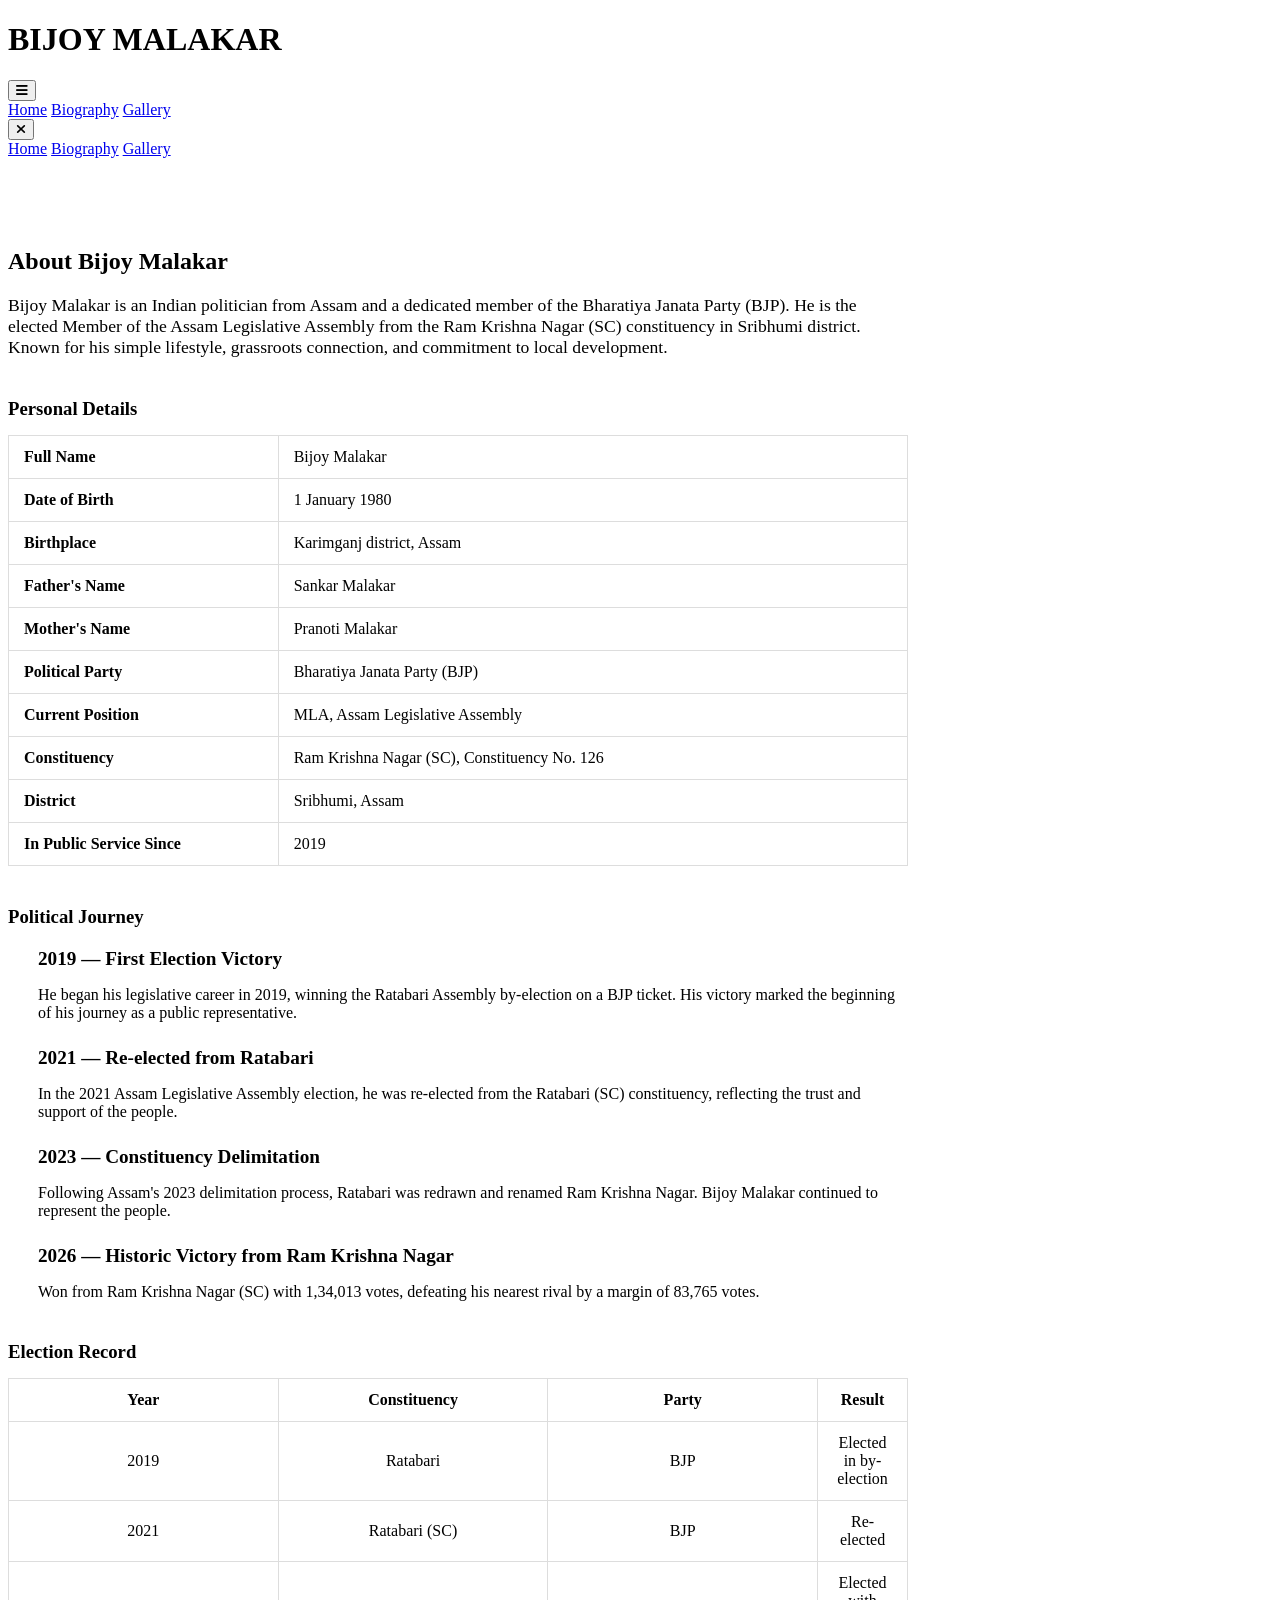
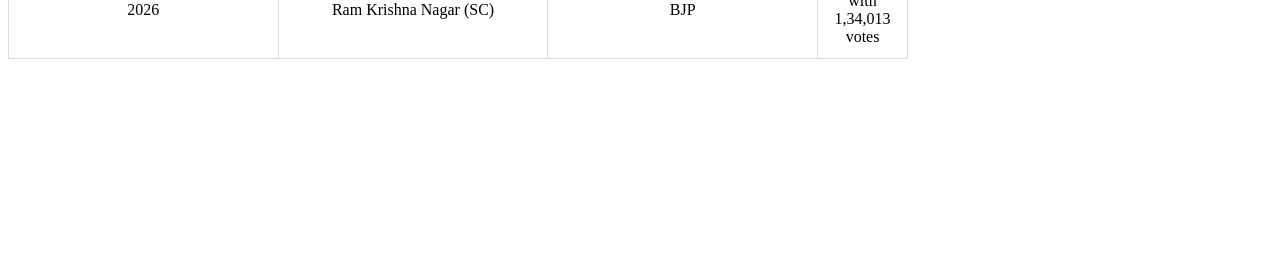
==== about.html @ d5322793 "Add About page for Bijoy Malakar's website This file contains the complete HTML structure for the Ab" ====
<!DOCTYPE html>
<html lang="en">
<head>
    <meta charset="UTF-8">
    <meta name="viewport" content="width=device-width, initial-scale=1.0">
    <title>About Bijoy Malakar | Official Website</title>
    <link rel="stylesheet" href="https://cdnjs.cloudflare.com/ajax/libs/font-awesome/6.4.0/css/all.min.css">
    <link rel="stylesheet" href="css/style.css">
    <style>
        .custom-table { width: 100%; border-collapse: collapse; margin-bottom: 30px; text-align: left; }
        .custom-table th, .custom-table td { padding: 12px 15px; border: 1px solid #ddd; }
        .custom-table th { background-color: var(--light-bg); color: var(--green); font-weight: 700; width: 30%; }
        .timeline { border-left: 3px solid var(--saffron); padding-left: 20px; margin-left: 10px; }
        .timeline-item { margin-bottom: 25px; position: relative; }
        .timeline-item::before { content: ''; position: absolute; left: -28px; top: 5px; width: 12px; height: 12px; background: var(--green); border-radius: 50%; }
        .timeline-year { font-weight: bold; color: var(--saffron); font-size: 1.2rem; margin-bottom: 5px; }
    </style>
</head>
<body>

    <!-- Header (Same as index) -->
    <header class="site-header">
        <div class="container header-container">
            <div class="logo-area"><h1>BIJOY MALAKAR</h1></div>
            <button class="hamburger-btn" id="hamburgerBtn"><i class="fa-solid fa-bars"></i></button>
            <nav class="desktop-nav">
                <a href="index.html" data-i18n="nav_home">Home</a>
                <a href="about.html" class="active" data-i18n="nav_about">Biography</a>
                <a href="gallery.html" data-i18n="nav_gallery">Gallery</a>
            </nav>
        </div>
    </header>

    <!-- Mobile Sidebar (Same as index) -->
    <div class="overlay" id="overlay"></div>
    <div class="mobile-sidebar" id="mobileSidebar">
        <button class="close-btn" id="closeBtn"><i class="fa-solid fa-xmark"></i></button>
        <div class="sidebar-links">
            <a href="index.html" data-i18n="nav_home">Home</a>
            <a href="about.html" class="active" data-i18n="nav_about">Biography</a>
            <a href="gallery.html" data-i18n="nav_gallery">Gallery</a>
        </div>
    </div>

    <!-- MAIN CONTENT -->
    <main style="margin-top: 90px;">
        <div class="container" style="max-width: 900px; padding-bottom: 60px;">
            
            <h2 class="section-title text-center">About Bijoy Malakar</h2>
            <div class="section-line"></div>
            
            <p style="margin-bottom: 20px; font-size: 1.1rem; color: var(--gray-text);">
                Bijoy Malakar is an Indian politician from Assam and a dedicated member of the Bharatiya Janata Party (BJP). He is the elected Member of the Assam Legislative Assembly from the Ram Krishna Nagar (SC) constituency in Sribhumi district. Known for his simple lifestyle, grassroots connection, and commitment to local development.
            </p>

            <!-- Personal Details Table -->
            <h3 style="color: var(--green); margin: 40px 0 15px;">Personal Details</h3>
            <table class="custom-table">
                <tr><th>Full Name</th><td>Bijoy Malakar</td></tr>
                <tr><th>Date of Birth</th><td>1 January 1980</td></tr>
                <tr><th>Birthplace</th><td>Karimganj district, Assam</td></tr>
                <tr><th>Father's Name</th><td>Sankar Malakar</td></tr>
                <tr><th>Mother's Name</th><td>Pranoti Malakar</td></tr>
                <tr><th>Political Party</th><td>Bharatiya Janata Party (BJP)</td></tr>
                <tr><th>Current Position</th><td>MLA, Assam Legislative Assembly</td></tr>
                <tr><th>Constituency</th><td>Ram Krishna Nagar (SC), Constituency No. 126</td></tr>
                <tr><th>District</th><td>Sribhumi, Assam</td></tr>
                <tr><th>In Public Service Since</th><td>2019</td></tr>
            </table>

            <!-- Political Journey -->
            <h3 style="color: var(--green); margin: 40px 0 20px;">Political Journey</h3>
            <div class="timeline">
                <div class="timeline-item">
                    <div class="timeline-year">2019 — First Election Victory</div>
                    <p>He began his legislative career in 2019, winning the Ratabari Assembly by-election on a BJP ticket. His victory marked the beginning of his journey as a public representative.</p>
                </div>
                <div class="timeline-item">
                    <div class="timeline-year">2021 — Re-elected from Ratabari</div>
                    <p>In the 2021 Assam Legislative Assembly election, he was re-elected from the Ratabari (SC) constituency, reflecting the trust and support of the people.</p>
                </div>
                <div class="timeline-item">
                    <div class="timeline-year">2023 — Constituency Delimitation</div>
                    <p>Following Assam's 2023 delimitation process, Ratabari was redrawn and renamed Ram Krishna Nagar. Bijoy Malakar continued to represent the people.</p>
                </div>
                <div class="timeline-item">
                    <div class="timeline-year">2026 — Historic Victory from Ram Krishna Nagar</div>
                    <p>Won from Ram Krishna Nagar (SC) with 1,34,013 votes, defeating his nearest rival by a margin of 83,765 votes.</p>
                </div>
            </div>

            <!-- Election Record -->
            <h3 style="color: var(--green); margin: 40px 0 15px;">Election Record</h3>
            <table class="custom-table" style="text-align: center;">
                <tr>
                    <th style="text-align: center;">Year</th>
                    <th style="text-align: center;">Constituency</th>
                    <th style="text-align: center;">Party</th>
                    <th style="text-align: center;">Result</th>
                </tr>
                <tr><td>2019</td><td>Ratabari</td><td>BJP</td><td>Elected in by-election</td></tr>
                <tr><td>2021</td><td>Ratabari (SC)</td><td>BJP</td><td>Re-elected</td></tr>
                <tr><td>2026</td><td>Ram Krishna Nagar (SC)</td><td>BJP</td><td>Elected with 1,34,013 votes</td></tr>
            </table>

        </div>
    </main>

    <!-- Footer -->
    <footer style="background: var(--dark-text); color: white; padding: 30px 0; text-align: center;">
        <p data-i18n="footer_text">&copy; 2026 Bijoy Malakar. All Rights Reserved.</p>
    </footer>

    <script src="js/language.js"></script>
    <script src="js/main.js"></script>
</body>
</html>
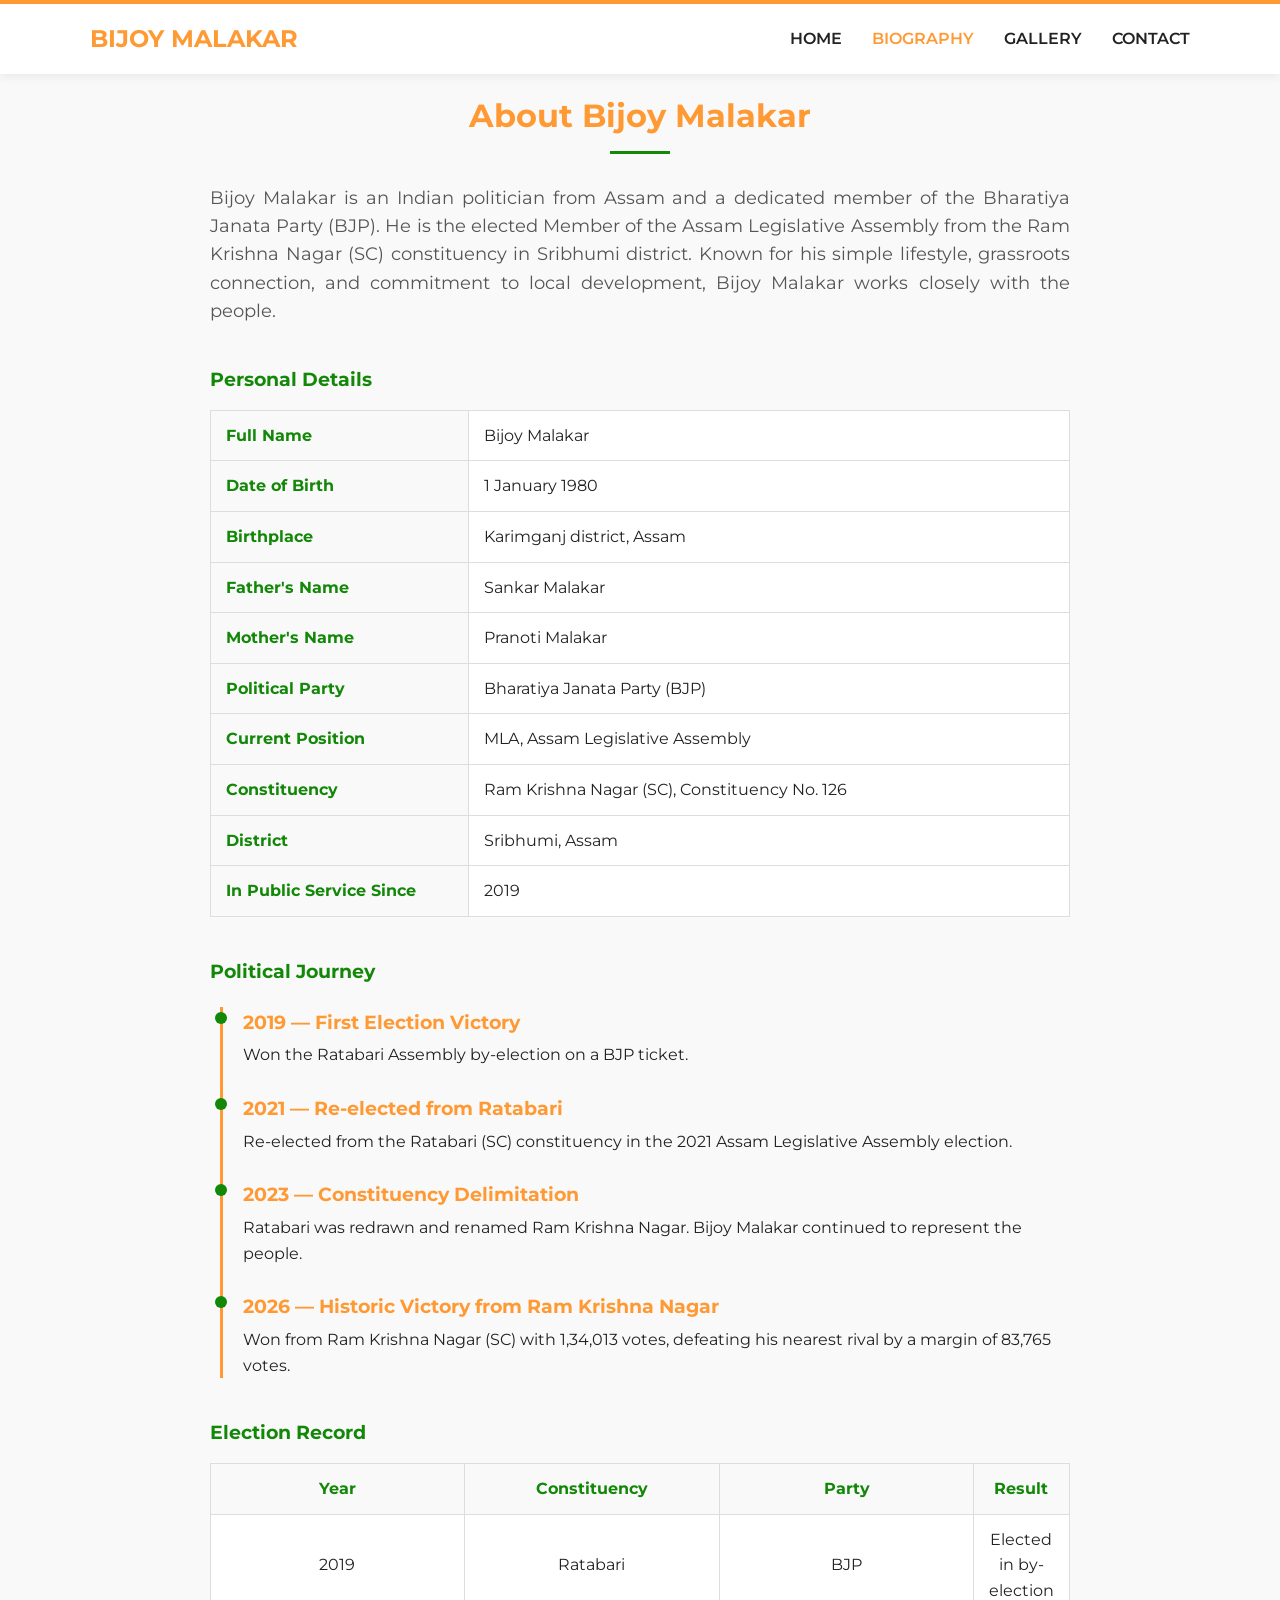
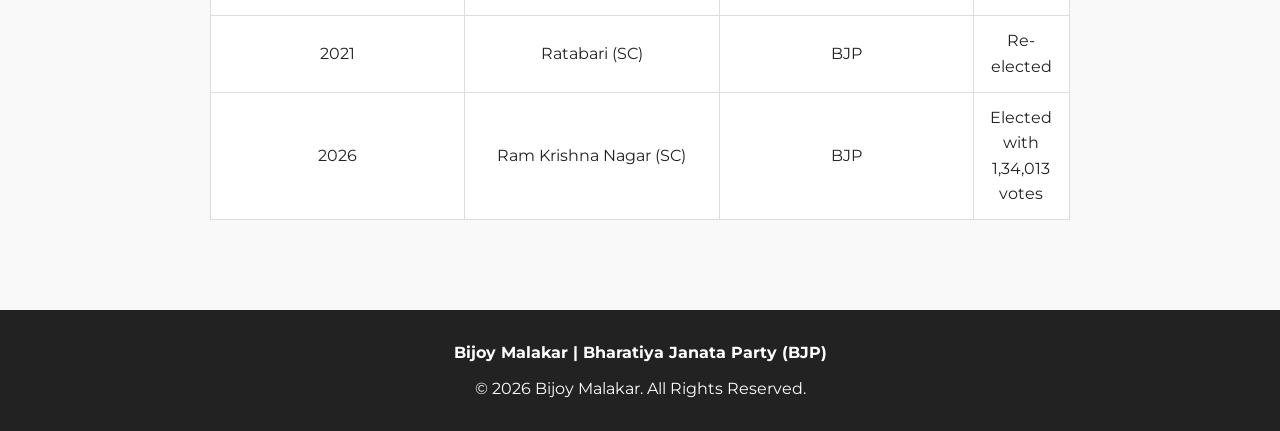
==== commit 151fcae0: "Refine About page title and content Updated the title and improved text alignment and clarity in the" ====
--- a/about.html
+++ b/about.html
@@ -3,22 +3,17 @@
 <head>
     <meta charset="UTF-8">
     <meta name="viewport" content="width=device-width, initial-scale=1.0">
-    <title>About Bijoy Malakar | Official Website</title>
+    <title>About Bijoy Malakar</title>
     <link rel="stylesheet" href="https://cdnjs.cloudflare.com/ajax/libs/font-awesome/6.4.0/css/all.min.css">
     <link rel="stylesheet" href="css/style.css">
     <style>
-        .custom-table { width: 100%; border-collapse: collapse; margin-bottom: 30px; text-align: left; }
-        .custom-table th, .custom-table td { padding: 12px 15px; border: 1px solid #ddd; }
-        .custom-table th { background-color: var(--light-bg); color: var(--green); font-weight: 700; width: 30%; }
-        .timeline { border-left: 3px solid var(--saffron); padding-left: 20px; margin-left: 10px; }
+        .timeline { border-left: 3px solid var(--saffron); padding-left: 20px; margin-left: 10px; text-align: left; }
         .timeline-item { margin-bottom: 25px; position: relative; }
         .timeline-item::before { content: ''; position: absolute; left: -28px; top: 5px; width: 12px; height: 12px; background: var(--green); border-radius: 50%; }
         .timeline-year { font-weight: bold; color: var(--saffron); font-size: 1.2rem; margin-bottom: 5px; }
     </style>
 </head>
 <body>
-
-    <!-- Header (Same as index) -->
     <header class="site-header">
         <div class="container header-container">
             <div class="logo-area"><h1>BIJOY MALAKAR</h1></div>
@@ -27,11 +22,11 @@
                 <a href="index.html" data-i18n="nav_home">Home</a>
                 <a href="about.html" class="active" data-i18n="nav_about">Biography</a>
                 <a href="gallery.html" data-i18n="nav_gallery">Gallery</a>
+                <a href="contact.html" data-i18n="nav_contact">Contact</a>
             </nav>
         </div>
     </header>
 
-    <!-- Mobile Sidebar (Same as index) -->
     <div class="overlay" id="overlay"></div>
     <div class="mobile-sidebar" id="mobileSidebar">
         <button class="close-btn" id="closeBtn"><i class="fa-solid fa-xmark"></i></button>
@@ -39,21 +34,19 @@
             <a href="index.html" data-i18n="nav_home">Home</a>
             <a href="about.html" class="active" data-i18n="nav_about">Biography</a>
             <a href="gallery.html" data-i18n="nav_gallery">Gallery</a>
+            <a href="contact.html" data-i18n="nav_contact">Contact</a>
         </div>
     </div>
 
-    <!-- MAIN CONTENT -->
-    <main style="margin-top: 90px;">
-        <div class="container" style="max-width: 900px; padding-bottom: 60px;">
-            
+    <main style="margin-top: 90px; padding-bottom: 60px;">
+        <div class="container" style="max-width: 900px;">
             <h2 class="section-title text-center">About Bijoy Malakar</h2>
             <div class="section-line"></div>
             
-            <p style="margin-bottom: 20px; font-size: 1.1rem; color: var(--gray-text);">
-                Bijoy Malakar is an Indian politician from Assam and a dedicated member of the Bharatiya Janata Party (BJP). He is the elected Member of the Assam Legislative Assembly from the Ram Krishna Nagar (SC) constituency in Sribhumi district. Known for his simple lifestyle, grassroots connection, and commitment to local development.
+            <p style="margin-bottom: 20px; font-size: 1.1rem; color: var(--gray-text); text-align: justify;">
+                Bijoy Malakar is an Indian politician from Assam and a dedicated member of the Bharatiya Janata Party (BJP). He is the elected Member of the Assam Legislative Assembly from the Ram Krishna Nagar (SC) constituency in Sribhumi district. Known for his simple lifestyle, grassroots connection, and commitment to local development, Bijoy Malakar works closely with the people.
             </p>
 
-            <!-- Personal Details Table -->
             <h3 style="color: var(--green); margin: 40px 0 15px;">Personal Details</h3>
             <table class="custom-table">
                 <tr><th>Full Name</th><td>Bijoy Malakar</td></tr>
@@ -68,20 +61,19 @@
                 <tr><th>In Public Service Since</th><td>2019</td></tr>
             </table>
 
-            <!-- Political Journey -->
             <h3 style="color: var(--green); margin: 40px 0 20px;">Political Journey</h3>
             <div class="timeline">
                 <div class="timeline-item">
                     <div class="timeline-year">2019 — First Election Victory</div>
-                    <p>He began his legislative career in 2019, winning the Ratabari Assembly by-election on a BJP ticket. His victory marked the beginning of his journey as a public representative.</p>
+                    <p>Won the Ratabari Assembly by-election on a BJP ticket.</p>
                 </div>
                 <div class="timeline-item">
                     <div class="timeline-year">2021 — Re-elected from Ratabari</div>
-                    <p>In the 2021 Assam Legislative Assembly election, he was re-elected from the Ratabari (SC) constituency, reflecting the trust and support of the people.</p>
+                    <p>Re-elected from the Ratabari (SC) constituency in the 2021 Assam Legislative Assembly election.</p>
                 </div>
                 <div class="timeline-item">
                     <div class="timeline-year">2023 — Constituency Delimitation</div>
-                    <p>Following Assam's 2023 delimitation process, Ratabari was redrawn and renamed Ram Krishna Nagar. Bijoy Malakar continued to represent the people.</p>
+                    <p>Ratabari was redrawn and renamed Ram Krishna Nagar. Bijoy Malakar continued to represent the people.</p>
                 </div>
                 <div class="timeline-item">
                     <div class="timeline-year">2026 — Historic Victory from Ram Krishna Nagar</div>
@@ -89,25 +81,18 @@
                 </div>
             </div>
 
-            <!-- Election Record -->
             <h3 style="color: var(--green); margin: 40px 0 15px;">Election Record</h3>
             <table class="custom-table" style="text-align: center;">
-                <tr>
-                    <th style="text-align: center;">Year</th>
-                    <th style="text-align: center;">Constituency</th>
-                    <th style="text-align: center;">Party</th>
-                    <th style="text-align: center;">Result</th>
-                </tr>
+                <tr><th style="text-align: center;">Year</th><th style="text-align: center;">Constituency</th><th style="text-align: center;">Party</th><th style="text-align: center;">Result</th></tr>
                 <tr><td>2019</td><td>Ratabari</td><td>BJP</td><td>Elected in by-election</td></tr>
                 <tr><td>2021</td><td>Ratabari (SC)</td><td>BJP</td><td>Re-elected</td></tr>
                 <tr><td>2026</td><td>Ram Krishna Nagar (SC)</td><td>BJP</td><td>Elected with 1,34,013 votes</td></tr>
             </table>
-
         </div>
     </main>
 
-    <!-- Footer -->
     <footer style="background: var(--dark-text); color: white; padding: 30px 0; text-align: center;">
+        <p style="font-weight: bold; margin-bottom: 10px;">Bijoy Malakar | Bharatiya Janata Party (BJP)</p>
         <p data-i18n="footer_text">&copy; 2026 Bijoy Malakar. All Rights Reserved.</p>
     </footer>
 
--- a/css/style.css
+++ b/css/style.css
@@ -0,0 +1,83 @@
+@import url('https://fonts.googleapis.com/css2?family=Montserrat:wght@400;600;700&family=Noto+Sans+Devanagari:wght@400;600;700&family=Noto+Sans+Bengali:wght@400;600;700&display=swap');
+
+:root {
+    --saffron: #FF9933;
+    --saffron-dark: #e68a2e;
+    --green: #138808;
+    --white: #FFFFFF;
+    --light-bg: #F9F9F9;
+    --dark-text: #222222;
+    --gray-text: #555555;
+    --font-main: 'Montserrat', sans-serif;
+    --transition: all 0.3s ease;
+}
+
+* { margin: 0; padding: 0; box-sizing: border-box; }
+body { font-family: var(--font-main); color: var(--dark-text); background: var(--light-bg); line-height: 1.6; overflow-x: hidden; }
+body.lang-hi { font-family: 'Noto Sans Devanagari', sans-serif; }
+body.lang-bn { font-family: 'Noto Sans Bengali', sans-serif; }
+a { text-decoration: none; color: inherit; transition: var(--transition); }
+ul { list-style: none; }
+.container { max-width: 1140px; margin: 0 auto; padding: 0 20px; }
+.text-center { text-align: center; }
+
+/* Buttons */
+.btn { display: inline-block; padding: 12px 30px; font-weight: 600; border-radius: 5px; cursor: pointer; text-transform: uppercase; font-size: 0.9rem; border: none; transition: var(--transition); }
+.btn-primary { background: var(--saffron); color: var(--white); box-shadow: 0 4px 10px rgba(255, 153, 51, 0.3); }
+.btn-primary:hover { background: var(--saffron-dark); transform: translateY(-2px); }
+.btn-outline { background: transparent; border: 2px solid var(--green); color: var(--green); }
+.btn-outline:hover { background: var(--green); color: var(--white); }
+
+/* Header */
+.site-header { position: fixed; top: 0; width: 100%; background: var(--white); z-index: 1000; box-shadow: 0 2px 10px rgba(0,0,0,0.08); border-top: 4px solid var(--saffron); }
+.header-container { display: flex; justify-content: space-between; align-items: center; height: 70px; }
+.logo-area h1 { font-size: 1.5rem; color: var(--saffron); font-weight: 700; margin: 0; }
+.hamburger-btn { background: none; border: none; font-size: 1.8rem; color: var(--saffron); cursor: pointer; display: block; }
+.desktop-nav { display: none; }
+
+/* Sidebar */
+.mobile-sidebar { position: fixed; top: 0; right: -100%; width: 300px; height: 100vh; background: var(--white); z-index: 2000; padding: 30px 20px; box-shadow: -5px 0 15px rgba(0,0,0,0.1); transition: right 0.4s ease; overflow-y: auto; }
+.mobile-sidebar.open { right: 0; }
+.close-btn { position: absolute; top: 20px; right: 20px; font-size: 2rem; color: var(--dark-text); background: none; border: none; cursor: pointer; }
+.sidebar-links { margin-top: 50px; display: flex; flex-direction: column; gap: 15px; }
+.sidebar-links a { font-size: 1.2rem; font-weight: 600; padding-bottom: 10px; border-bottom: 1px solid #eee; display: block; color: var(--dark-text); }
+.sidebar-links a.active, .sidebar-links a:hover { color: var(--saffron); }
+
+/* Language */
+.lang-box { margin-top: 30px; background: var(--light-bg); padding: 15px; border-radius: 8px; border: 1px solid #ddd; }
+.lang-box p { font-weight: 600; margin-bottom: 10px; color: var(--green); }
+.lang-btns { display: flex; gap: 10px; }
+.lang-btns button { flex: 1; padding: 8px; border: 1px solid var(--saffron); background: white; color: var(--saffron); font-weight: 600; border-radius: 4px; cursor: pointer; }
+.lang-btns button.active { background: var(--saffron); color: white; }
+.overlay { position: fixed; inset: 0; background: rgba(0,0,0,0.6); z-index: 1500; display: none; }
+.overlay.active { display: block; }
+
+/* General Layout */
+.section-padding { padding: 60px 0; }
+.section-title { font-size: 2rem; color: var(--saffron); margin-bottom: 10px; }
+.section-line { width: 60px; height: 3px; background: var(--green); margin: 0 auto 30px; }
+.bg-white { background: var(--white); }
+.card { background: var(--white); border-radius: 10px; overflow: hidden; box-shadow: 0 4px 15px rgba(0,0,0,0.05); border: 1px solid #eee; }
+.hero-img { width: 100%; height: 400px; object-fit: cover; object-position: top; }
+
+/* Social Icons */
+.social-grid { display: flex; justify-content: center; gap: 20px; flex-wrap: wrap; }
+.social-icon { width: 60px; height: 60px; display: flex; align-items: center; justify-content: center; border-radius: 50%; color: var(--white); font-size: 2rem; transition: transform 0.3s; }
+.social-icon:hover { transform: scale(1.1); }
+.fb { background: #1877F2; } .ig { background: #E4405F; } .yt { background: #FF0000; } .tw { background: #000000; }
+
+/* Forms & Tables */
+.custom-table { width: 100%; border-collapse: collapse; margin-bottom: 30px; text-align: left; background: var(--white); }
+.custom-table th, .custom-table td { padding: 12px 15px; border: 1px solid #ddd; }
+.custom-table th { background-color: var(--light-bg); color: var(--green); font-weight: 700; width: 30%; }
+.form-group { margin-bottom: 20px; text-align: left; }
+.form-group label { display: block; font-weight: 600; margin-bottom: 8px; color: var(--green); }
+.form-control { width: 100%; padding: 12px; border: 1px solid #ccc; border-radius: 4px; font-family: inherit; }
+
+@media (min-width: 992px) {
+    .hamburger-btn { display: none; }
+    .desktop-nav { display: flex; align-items: center; gap: 30px; }
+    .desktop-nav a { font-weight: 600; color: var(--dark-text); text-transform: uppercase; }
+    .desktop-nav a.active, .desktop-nav a:hover { color: var(--saffron); }
+    .grid-3 { display: grid; grid-template-columns: repeat(3, 1fr); gap: 20px; }
+                    }
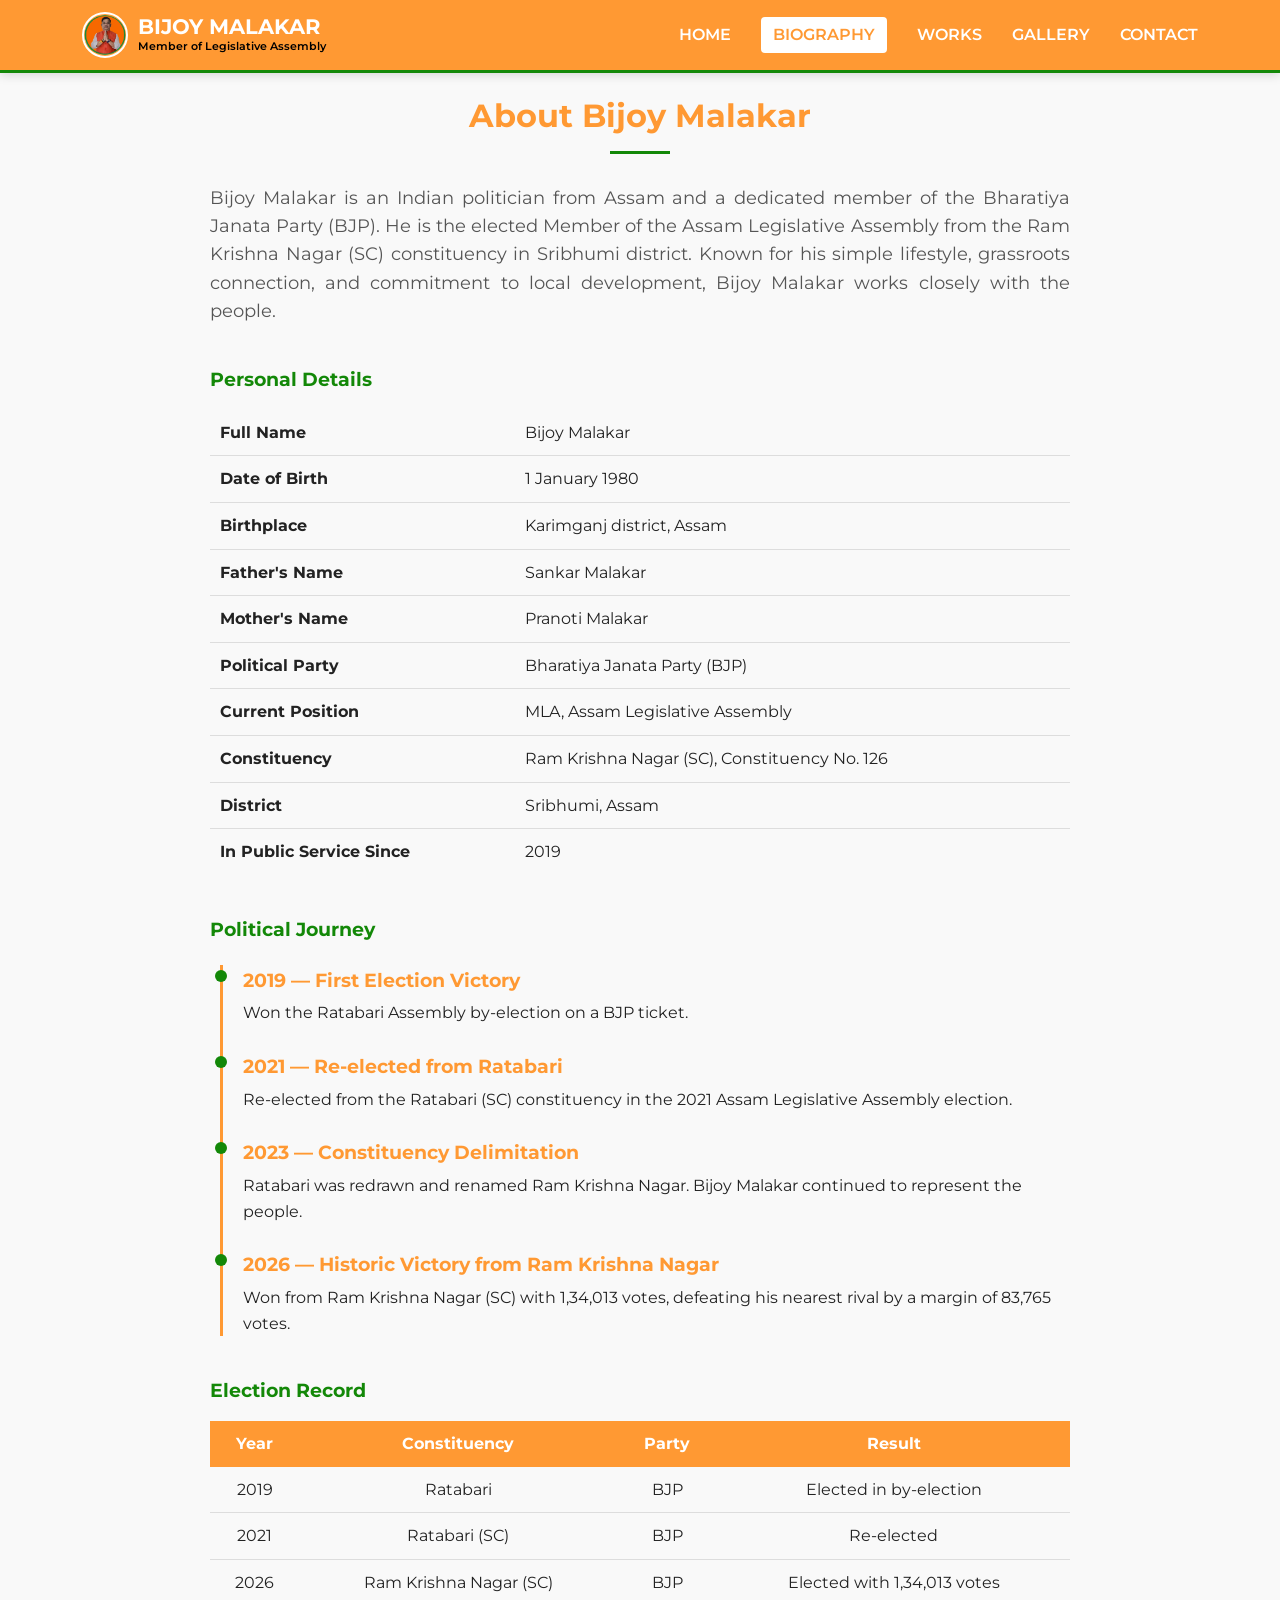
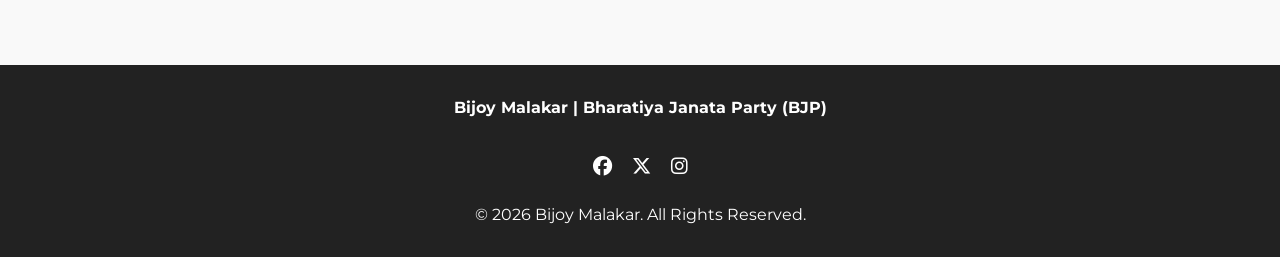
==== commit 528bf315: "Refactor about.html layout and styling Updated the structure and styling of the about page, includin" ====
--- a/about.html
+++ b/about.html
@@ -14,27 +14,58 @@
     </style>
 </head>
 <body>
+    
+    <!-- HEADER (VIP Saffron Theme) -->
     <header class="site-header">
         <div class="container header-container">
-            <div class="logo-area"><h1>BIJOY MALAKAR</h1></div>
+            <a href="index.html" class="logo-area" style="text-decoration: none;">
+                <img src="assets/images/logo.png" alt="Bijoy Malakar Logo" class="header-logo-img">
+                <div class="header-title-box">
+                    <h1 class="header-main-title">BIJOY MALAKAR</h1>
+                    <span class="header-subtitle-line">Member of Legislative Assembly</span>
+                </div>
+            </a>
+            
             <button class="hamburger-btn" id="hamburgerBtn"><i class="fa-solid fa-bars"></i></button>
             <nav class="desktop-nav">
                 <a href="index.html" data-i18n="nav_home">Home</a>
                 <a href="about.html" class="active" data-i18n="nav_about">Biography</a>
+                <a href="works.html">Works</a>
                 <a href="gallery.html" data-i18n="nav_gallery">Gallery</a>
                 <a href="contact.html" data-i18n="nav_contact">Contact</a>
             </nav>
         </div>
     </header>
 
+    <!-- MOBILE SIDEBAR -->
     <div class="overlay" id="overlay"></div>
     <div class="mobile-sidebar" id="mobileSidebar">
         <button class="close-btn" id="closeBtn"><i class="fa-solid fa-xmark"></i></button>
         <div class="sidebar-links">
             <a href="index.html" data-i18n="nav_home">Home</a>
             <a href="about.html" class="active" data-i18n="nav_about">Biography</a>
+            <a href="works.html">Works</a>
             <a href="gallery.html" data-i18n="nav_gallery">Gallery</a>
             <a href="contact.html" data-i18n="nav_contact">Contact</a>
+        </div>
+        
+        <!-- SOCIAL MEDIA LINKS IN SIDEBAR -->
+        <div class="sidebar-social" style="margin: 20px 0; text-align: center;">
+            <p style="font-weight: 600; margin-bottom: 10px; color: var(--green); font-size: 0.9rem;">Connect With Us</p>
+            <div style="display: flex; justify-content: center; gap: 15px;">
+                <a href="https://www.facebook.com/BijoymalakarRatabari" target="_blank" style="font-size: 1.5rem; color: #1877F2;"><i class="fa-brands fa-facebook"></i></a>
+                <a href="https://x.com/BijoyMalakarMLA" target="_blank" style="font-size: 1.5rem; color: #000000;"><i class="fa-brands fa-x-twitter"></i></a>
+                <a href="https://www.instagram.com/bijoymalakarmla?cplk=NGNtMDRvZXYwN3h5" target="_blank" style="font-size: 1.5rem; color: #E4405F;"><i class="fa-brands fa-instagram"></i></a>
+            </div>
+        </div>
+
+        <div class="lang-box">
+            <p data-i18n="select_lang">Choose Language</p>
+            <div class="lang-btns">
+                <button data-lang="en">EN</button>
+                <button data-lang="hi">हिंदी</button>
+                <button data-lang="bn">বাংলা</button>
+            </div>
         </div>
     </div>
 
@@ -48,17 +79,17 @@
             </p>
 
             <h3 style="color: var(--green); margin: 40px 0 15px;">Personal Details</h3>
-            <table class="custom-table">
-                <tr><th>Full Name</th><td>Bijoy Malakar</td></tr>
-                <tr><th>Date of Birth</th><td>1 January 1980</td></tr>
-                <tr><th>Birthplace</th><td>Karimganj district, Assam</td></tr>
-                <tr><th>Father's Name</th><td>Sankar Malakar</td></tr>
-                <tr><th>Mother's Name</th><td>Pranoti Malakar</td></tr>
-                <tr><th>Political Party</th><td>Bharatiya Janata Party (BJP)</td></tr>
-                <tr><th>Current Position</th><td>MLA, Assam Legislative Assembly</td></tr>
-                <tr><th>Constituency</th><td>Ram Krishna Nagar (SC), Constituency No. 126</td></tr>
-                <tr><th>District</th><td>Sribhumi, Assam</td></tr>
-                <tr><th>In Public Service Since</th><td>2019</td></tr>
+            <table class="custom-table" style="width: 100%; border-collapse: collapse; text-align: left;">
+                <tr style="border-bottom: 1px solid #ddd;"><th style="padding: 10px;">Full Name</th><td style="padding: 10px;">Bijoy Malakar</td></tr>
+                <tr style="border-bottom: 1px solid #ddd;"><th style="padding: 10px;">Date of Birth</th><td style="padding: 10px;">1 January 1980</td></tr>
+                <tr style="border-bottom: 1px solid #ddd;"><th style="padding: 10px;">Birthplace</th><td style="padding: 10px;">Karimganj district, Assam</td></tr>
+                <tr style="border-bottom: 1px solid #ddd;"><th style="padding: 10px;">Father's Name</th><td style="padding: 10px;">Sankar Malakar</td></tr>
+                <tr style="border-bottom: 1px solid #ddd;"><th style="padding: 10px;">Mother's Name</th><td style="padding: 10px;">Pranoti Malakar</td></tr>
+                <tr style="border-bottom: 1px solid #ddd;"><th style="padding: 10px;">Political Party</th><td style="padding: 10px;">Bharatiya Janata Party (BJP)</td></tr>
+                <tr style="border-bottom: 1px solid #ddd;"><th style="padding: 10px;">Current Position</th><td style="padding: 10px;">MLA, Assam Legislative Assembly</td></tr>
+                <tr style="border-bottom: 1px solid #ddd;"><th style="padding: 10px;">Constituency</th><td style="padding: 10px;">Ram Krishna Nagar (SC), Constituency No. 126</td></tr>
+                <tr style="border-bottom: 1px solid #ddd;"><th style="padding: 10px;">District</th><td style="padding: 10px;">Sribhumi, Assam</td></tr>
+                <tr><th style="padding: 10px;">In Public Service Since</th><td style="padding: 10px;">2019</td></tr>
             </table>
 
             <h3 style="color: var(--green); margin: 40px 0 20px;">Political Journey</h3>
@@ -82,18 +113,26 @@
             </div>
 
             <h3 style="color: var(--green); margin: 40px 0 15px;">Election Record</h3>
-            <table class="custom-table" style="text-align: center;">
-                <tr><th style="text-align: center;">Year</th><th style="text-align: center;">Constituency</th><th style="text-align: center;">Party</th><th style="text-align: center;">Result</th></tr>
-                <tr><td>2019</td><td>Ratabari</td><td>BJP</td><td>Elected in by-election</td></tr>
-                <tr><td>2021</td><td>Ratabari (SC)</td><td>BJP</td><td>Re-elected</td></tr>
-                <tr><td>2026</td><td>Ram Krishna Nagar (SC)</td><td>BJP</td><td>Elected with 1,34,013 votes</td></tr>
+            <table class="custom-table" style="width: 100%; border-collapse: collapse; text-align: center;">
+                <tr style="background: var(--saffron); color: white;"><th style="padding: 10px; text-align: center;">Year</th><th style="padding: 10px; text-align: center;">Constituency</th><th style="padding: 10px; text-align: center;">Party</th><th style="padding: 10px; text-align: center;">Result</th></tr>
+                <tr style="border-bottom: 1px solid #ddd;"><td style="padding: 10px;">2019</td><td style="padding: 10px;">Ratabari</td><td style="padding: 10px;">BJP</td><td style="padding: 10px;">Elected in by-election</td></tr>
+                <tr style="border-bottom: 1px solid #ddd;"><td style="padding: 10px;">2021</td><td style="padding: 10px;">Ratabari (SC)</td><td style="padding: 10px;">BJP</td><td style="padding: 10px;">Re-elected</td></tr>
+                <tr><td style="padding: 10px;">2026</td><td style="padding: 10px;">Ram Krishna Nagar (SC)</td><td style="padding: 10px;">BJP</td><td style="padding: 10px;">Elected with 1,34,013 votes</td></tr>
             </table>
         </div>
     </main>
 
+    <!-- FOOTER -->
     <footer style="background: var(--dark-text); color: white; padding: 30px 0; text-align: center;">
-        <p style="font-weight: bold; margin-bottom: 10px;">Bijoy Malakar | Bharatiya Janata Party (BJP)</p>
-        <p data-i18n="footer_text">&copy; 2026 Bijoy Malakar. All Rights Reserved.</p>
+        <div class="container" style="display: flex; flex-direction: column; align-items: center; gap: 10px;">
+            <p class="footer-title">Bijoy Malakar | Bharatiya Janata Party (BJP)</p>
+            <div style="display: flex; gap: 20px; margin: 10px 0;">
+                <a href="https://www.facebook.com/BijoymalakarRatabari" target="_blank" style="color: white; font-size: 1.2rem;"><i class="fa-brands fa-facebook"></i></a>
+                <a href="https://x.com/BijoyMalakarMLA" target="_blank" style="color: white; font-size: 1.2rem;"><i class="fa-brands fa-x-twitter"></i></a>
+                <a href="https://www.instagram.com/bijoymalakarmla?cplk=NGNtMDRvZXYwN3h5" target="_blank" style="color: white; font-size: 1.2rem;"><i class="fa-brands fa-instagram"></i></a>
+            </div>
+            <p data-i18n="footer_text">&copy; 2026 Bijoy Malakar. All Rights Reserved.</p>
+        </div>
     </footer>
 
     <script src="js/language.js"></script>
--- a/css/style.css
+++ b/css/style.css
@@ -28,11 +28,16 @@
 .btn-outline { background: transparent; border: 2px solid var(--green); color: var(--green); }
 .btn-outline:hover { background: var(--green); color: var(--white); }
 
-/* Header */
-.site-header { position: fixed; top: 0; width: 100%; background: var(--white); z-index: 1000; box-shadow: 0 2px 10px rgba(0,0,0,0.08); border-top: 4px solid var(--saffron); }
-.header-container { display: flex; justify-content: space-between; align-items: center; height: 70px; }
-.logo-area h1 { font-size: 1.5rem; color: var(--saffron); font-weight: 700; margin: 0; }
-.hamburger-btn { background: none; border: none; font-size: 1.8rem; color: var(--saffron); cursor: pointer; display: block; }
+/* --- HEADER DESIGN (Updated Sizes) --- */
+.site-header { position: fixed; top: 0; width: 100%; background: var(--saffron); z-index: 1000; box-shadow: 0 2px 10px rgba(0,0,0,0.15); border-bottom: 3px solid var(--green); }
+.header-container { display: flex; justify-content: space-between; align-items: center; height: 70px; padding: 0 12px; }
+.logo-area { display: flex; align-items: center; gap: 10px; flex: 1; min-width: 0; }
+.header-logo-img { height: 46px; width: 46px; border-radius: 50%; object-fit: cover; border: 2px solid white; flex-shrink: 0; }
+.header-title-box { display: flex; flex-direction: column; justify-content: center; min-width: 0; }
+.header-main-title { margin: 0; font-size: 1.15rem; color: white; white-space: nowrap; font-weight: 700; line-height: 1.1; }
+.header-subtitle-line { font-size: 0.58rem; color: #000000; font-weight: 600; white-space: nowrap; line-height: 1.2; margin-top: 1px; }
+
+.hamburger-btn { background: none; border: none; font-size: 1.5rem; color: var(--white); cursor: pointer; display: block; padding: 4px; flex-shrink: 0; }
 .desktop-nav { display: none; }
 
 /* Sidebar */
@@ -53,31 +58,53 @@
 .overlay.active { display: block; }
 
 /* General Layout */
+.main-content-wrap { margin-top: 70px; }
 .section-padding { padding: 60px 0; }
 .section-title { font-size: 2rem; color: var(--saffron); margin-bottom: 10px; }
 .section-line { width: 60px; height: 3px; background: var(--green); margin: 0 auto 30px; }
 .bg-white { background: var(--white); }
 .card { background: var(--white); border-radius: 10px; overflow: hidden; box-shadow: 0 4px 15px rgba(0,0,0,0.05); border: 1px solid #eee; }
-.hero-img { width: 100%; height: 400px; object-fit: cover; object-position: top; }
 
-/* Social Icons */
-.social-grid { display: flex; justify-content: center; gap: 20px; flex-wrap: wrap; }
-.social-icon { width: 60px; height: 60px; display: flex; align-items: center; justify-content: center; border-radius: 50%; color: var(--white); font-size: 2rem; transition: transform 0.3s; }
-.social-icon:hover { transform: scale(1.1); }
-.fb { background: #1877F2; } .ig { background: #E4405F; } .yt { background: #FF0000; } .tw { background: #000000; }
+/* Hero Section */
+.hero-section { padding: 40px 20px 0; text-align: center; }
+.hero-profile-img { width: 100%; max-width: 500px; height: auto; border-radius: 20px; box-shadow: 0 8px 20px rgba(0,0,0,0.15); border: 3px solid var(--saffron); margin: 0 auto; display: block; }
+.hero-text-area { padding: 30px 0; }
+.hero-name { color: var(--green); font-size: 1.8rem; margin-bottom: 10px; }
+.hero-designation { font-weight: 600; font-size: 1.1rem; color: var(--gray-text); }
+.hero-tagline { margin-top: 15px; color: var(--saffron); font-weight: bold; }
 
-/* Forms & Tables */
-.custom-table { width: 100%; border-collapse: collapse; margin-bottom: 30px; text-align: left; background: var(--white); }
-.custom-table th, .custom-table td { padding: 12px 15px; border: 1px solid #ddd; }
-.custom-table th { background-color: var(--light-bg); color: var(--green); font-weight: 700; width: 30%; }
-.form-group { margin-bottom: 20px; text-align: left; }
-.form-group label { display: block; font-weight: 600; margin-bottom: 8px; color: var(--green); }
-.form-control { width: 100%; padding: 12px; border: 1px solid #ccc; border-radius: 4px; font-family: inherit; }
+/* Message Section */
+.message-quote { font-size: 1.2rem; font-style: italic; color: var(--gray-text); max-width: 800px; margin: 0 auto; border-left: 4px solid var(--saffron); padding-left: 20px; text-align: left; }
+
+/* Vision Section */
+.vision-grid-box { text-align: left; }
+.vision-card-item { padding: 20px; border-top: 3px solid var(--saffron); }
+.vision-card-title { color: var(--green); margin-bottom: 10px; }
+.vision-card-desc { font-size: 0.9rem; }
+
+/* Footer */
+.site-footer { background: var(--dark-text); color: white; padding: 30px 0; text-align: center; }
+.footer-title { font-weight: bold; margin-bottom: 10px; }
 
 @media (min-width: 992px) {
     .hamburger-btn { display: none; }
     .desktop-nav { display: flex; align-items: center; gap: 30px; }
-    .desktop-nav a { font-weight: 600; color: var(--dark-text); text-transform: uppercase; }
-    .desktop-nav a.active, .desktop-nav a:hover { color: var(--saffron); }
+    .desktop-nav a { font-weight: 600; color: var(--white); text-transform: uppercase; }
+    .desktop-nav a.active, .desktop-nav a:hover { background: var(--white); color: var(--saffron); padding: 5px 12px; border-radius: 4px; }
+    .header-main-title { font-size: 1.3rem; }
+    .header-subtitle-line { font-size: 0.7rem; }
     .grid-3 { display: grid; grid-template-columns: repeat(3, 1fr); gap: 20px; }
-                    }
+}
+
+/* --- WORKS SCROLL SECTION (Home Page) --- */
+.works-heading-main { font-size: 1.5rem; }
+.works-scroll-container { display: flex; gap: 15px; overflow-x: auto; padding: 15px 10px; scroll-snap-type: x mandatory; -webkit-overflow-scrolling: touch; scrollbar-width: thin; scrollbar-color: var(--saffron) var(--light-bg); }
+.works-scroll-container::-webkit-scrollbar { height: 6px; }
+.works-scroll-container::-webkit-scrollbar-thumb { background-color: var(--saffron); border-radius: 10px; }
+.work-card { min-width: 260px; max-width: 280px; background: var(--white); border-radius: 12px; box-shadow: 0 5px 15px rgba(0,0,0,0.1); overflow: hidden; scroll-snap-align: start; border-bottom: 4px solid var(--saffron); text-align: left; flex-shrink: 0; transition: transform 0.3s ease; }
+.work-card:hover { transform: translateY(-5px); }
+.work-card img { width: 100%; height: 180px; object-fit: cover; border-bottom: 2px solid var(--saffron); }
+.work-details { padding: 15px; }
+.work-details h4 { color: var(--green); margin-bottom: 8px; font-size: 1rem; }
+.work-details p { font-size: 0.85rem; color: var(--gray-text); }
+                
